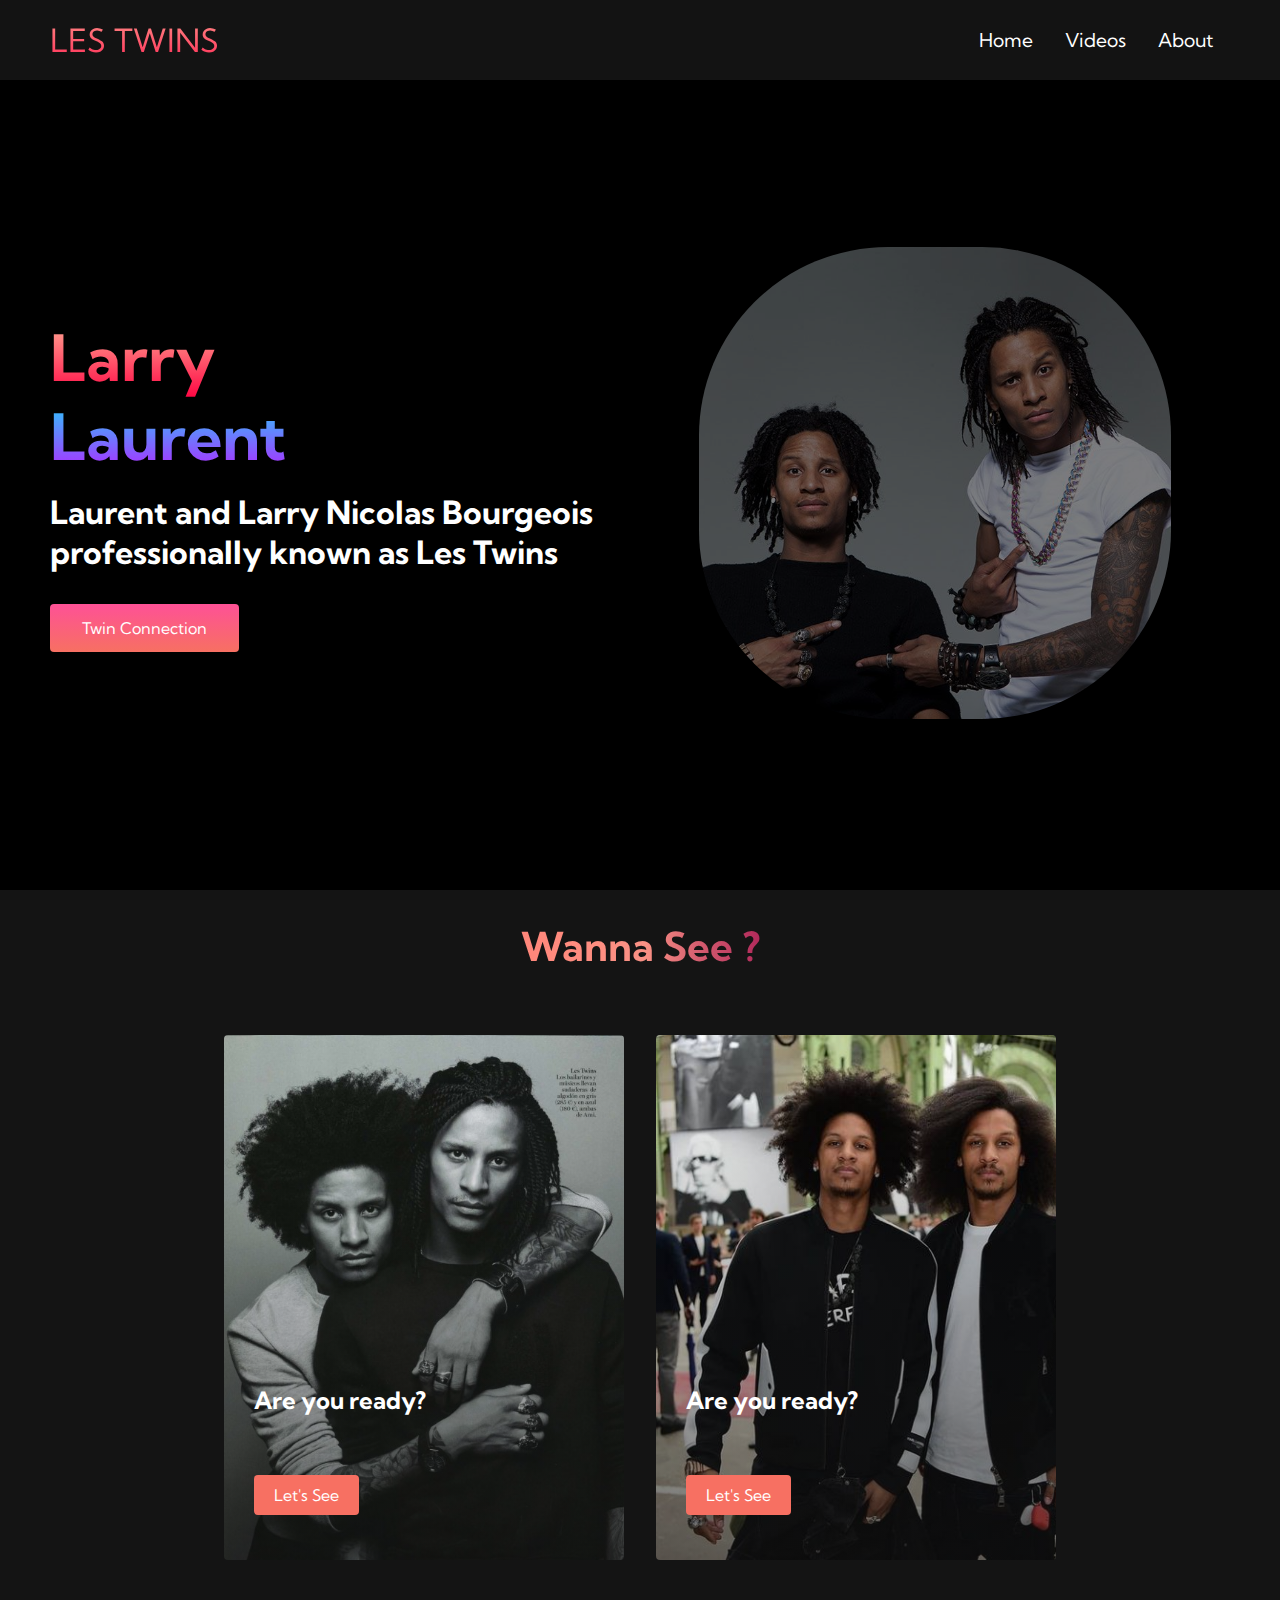
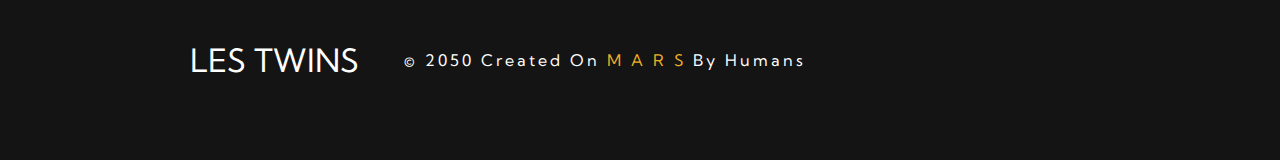
==== index.html @ c2c6da4b "initial commit" ====
<!DOCTYPE html>
<html lang="en">
<head>
    <meta charset="UTF-8">
    <meta http-equiv="X-UA-Compatible" content="IE=edge">
    <meta name="viewport" content="width=device-width, initial-scale=1.0">
    <title>WebSite</title>
    <link rel="stylesheet" href="styles.css">
    <link rel="stylesheet" href="https://use.fontawesome.com/releases/v5.15.4/css/all.css" integrity="sha384-DyZ88mC6Up2uqS4h/KRgHuoeGwBcD4Ng9SiP4dIRy0EXTlnuz47vAwmeGwVChigm" crossorigin="anonymous">
    <link href="https://fonts.googleapis.com/css2?family=Kumbh+Sans:wght@400;700&family=Outfit&display=swap" rel="stylesheet">


</head>
<body>
 <nav class="navbar">
     <div class="navbar__container">
         <a href="/" id="navbar__logo"> 
              LES TWINS
            </a>
         <div class="navbar__toggle" id="mobile-menu">
             <span class="bar"></span>
             <span class="bar"></span>
             <span class="bar"></span>
         </div>
         <ul class="navbar__menu">
             <li class="navbar__item">
                 <a href="/" class="navbar__links"> Home </a> 
             </li>
             <li class="navbar__item">
                <a href="/video.html" class="navbar__links"> Videos </a>
            </li>
            <li class="navbar__item">
                <a href="/about.html" class="navbar__links"> About </a>
            </li>
         </ul>
     </div>
 </nav>

 <div class="main">
     <div class="main__container">
         <div class="main__content">
             <h1>Larry</h1>
             <h2>Laurent</h2>
             <P>Laurent and Larry Nicolas Bourgeois professionally known as Les Twins</P>
             <button class="main__btn"><a href="/video.html">Twin Connection</a></button>
         </div>
         <div class="main__img--container">
             <img src="images/TWINS.jpg" alt="" id="main__img">
         </div>
     </div>
 </div>

 <div class="services">
     <h1>Wanna See ?</h1>
     <div class="services__container">
         <div class="services__card">
            <h2>Are you ready?</h2>
            <a href="video.html">  <button>Let's See</button></a> 
         </div>
         <div class="services__card">
            <h2>Are you ready?</h2>
            <a href="video.html">  <button>Let's See</button></a> 
        </div>
     </div>
 </div>

 <div class="footer__container">
     <div class="social__media">
         <div class="social__media--wrap">
             <div class="footer__logo">
                 <a href="/" id="footer__logo"> LES TWINS</a>
             </div>
             <p class="website__rights">© 2050 Created On <span class="footer_span">M A R S</span>  By Humans</p>
             <div class="social__icons">
                 <a href="/" class="social__icon--link" target="_blank">
                     <i class="fab fa-facebook"></i>
                 </a>
                 <a href="/" class="social__icon--link" target="_blank">
                    <i class="fab fa-instagram"></i>
                </a>
                <a href="/" class="social__icon--link" target="_blank">
                    <i class="fab fa-twitter"></i>
                </a>
                <a href="/" class="social__icon--link" target="_blank">
                    <i class="fab fa-linkedin"></i>
                </a>
                <a href="/" class="social__icon--link" target="_blank">
                    <i class="fab fa-youtube"></i>
                </a>
             </div>
         </div>
     </div>
 </div>
 <script src="app.js"></script>
</body>
</html>
---- styles.css ----
*{
    box-sizing: border-box;
    margin: 0;
    padding: 0;
    font-family: 'Kumbh Sans', sans-serif;
}
body {
    animation: fadeIn ease-in 0.9s;
  }
  @keyframes fadeIn {
    from {
      opacity: 0;
    }
    to {
      opacity: 1;
    }
  }
.navbar{
    background: #131313;
    height: 80px;
    display: flex;
    justify-content: center;
    align-items: center;
    font-size: 1.2rem;
    position: sticky;
    top: 0;
    z-index: 999;
}
.navbar__container{
    display: flex;
    justify-content: space-between;
    height: 80px;
    z-index: 1;
    width: 100%;
    max-width: 1300px;
    margin: 0 auto;
    padding: 0 50px;
}
#navbar__logo{
    background-color: #ff8177;
    background-image: linear-gradient(to top, #ff0844 0%, #ffb199 100%);
    background-size: 100%;
    -webkit-background-clip: text;
    -moz-background-clip: text;
    -webkit-text-fill-color: transparent;
    -moz-text-fill-color: transparent;
    display: flex;
    align-items: center;
    cursor: pointer;
    text-decoration: none;
    font-size: 2rem;
}


.navbar__menu{
    display: flex;
    align-items: center;
    list-style: none;
    text-align: center;
}
.navbar__item{
    height: 80px;
}
.navbar__links{
    color: #fff;
    display: flex;
    align-items: center;
    justify-content: center;
    text-decoration: none;
    padding: 0 1rem;
    height: 100%;
}

.button {
    display: flex;
    justify-content: center;
    align-items: center;
    text-decoration: none;
    padding: 10px 20px;
    height: 100%;
    width: 100%;
    border: none;
    outline: none;
    border-radius: 4px;
    background: #f77062;
    color: #fff;
}
.button:hover{
    background:#4837ff;
    transition: all 0.3s ease;
}
.navbar__links:hover{
    transform: rotate(360deg);
    color: #f77062;
    transition: all 0.4s ease;
    text-shadow: 0px  5px 15px #f77062;
}
@media screen and (max-width:960px) {
    .navbar__container{
        display: flex;
        justify-content: space-between;
        height: 80px;
        z-index: 1;
        width: 100%;
        max-width: 1300px;
        padding: 0;
    }
    .navbar__menu{
        display: grid;
        grid-template-columns: auto;
        margin: 0;
        width: 100%;
        position: absolute;
        top: -1000px;
        opacity:0;
        transition: all 0.5s ease;
        height: 50vh;
        z-index: -1;
        background:#131313;
    }
    .navbar__menu.active{
        background:#131313;
        top: 100%;
        opacity: 1;
        transition: all 0.5s ease;
        z-index: 99;
        height: 50vh;
        font-size: 1.6rem;
    }

#navbar__logo{
    padding-left: 25px;
}
.navbar__toggle .bar{
    width: 25px;
    height: 3px;
    margin: 5px auto;
    transition: all 0.3s ease-in-out;
    background: #fff;
}
.navbar__item{
    width: 100%;
}
.navbar__links{
    text-align: center;
    padding:2rem;
    width: 100%;
    display: table;
}
.navbar__links:hover{
    transform: rotate(0);
    transform: scale(1.5);
    text-shadow: 0px  5px 15px #f77062;
}
#mobile-menu{
    position: absolute;
    top: 20%;
    right:5%;
    transform: translate(5%,29%);
}
.navbar__btn{
    padding-bottom:2rem;
}
.button{
    display:flex;
    justify-content: center;
    align-items: center;
    width: 80%;
    height: 80px;
    margin: 0;
}
.navbar__toggle .bar{
    display: block;
    cursor: pointer;
}
#mobile-menu.is-active .bar:nth-child(2) {
    opacity: 0;
}
#mobile-menu.is-active .bar:nth-child(1) {
    transform: translateY(8px) rotate(45deg);
}
#mobile-menu.is-active .bar:nth-child(3) {
    transform: translateY(-8px) rotate(-45deg);
}
}



.main {
    background-color: black;
}
.main__container {
    display: grid;
    grid-template-columns:  1fr 1fr;
    align-items: center;
    justify-self:  center;
    margin:  0 auto;
    height: 90vh;
    z-index: 1;
    width: 100%;
    max-width: 1300px;
    padding: 0 50px;
}
.main__content h1{
    font-size:  4rem;
    background-color: #ff8177;
    background-image: linear-gradient(to top, #ff0844 0%, #ffb199 100%);
    background-size: 100%;
    -webkit-background-clip: text;
    -moz-background-clip: text;
    -webkit-text-fill-color:transparent;
    -moz-text-fill-color:transparent;
}
.main__content h2 {
    font-size:  4rem;
    background-color: #ff8177;
    background-image: linear-gradient(to top, #b721ff 0%, #21d4fd 100%);
    background-size: 100%;
    -webkit-background-clip: text;
    -moz-background-clip: text;
    -webkit-text-fill-color:transparent;
    -moz-text-fill-color:transparent;
}
.main__content p {
    margin-top: 1rem;
    font-size: 2rem;
    font-weight: 700;
    color: #fff;
}
.main__btn{
    font-size: 1rem;
    background-image: linear-gradient(to top, #f77062 0%, #fe5196 100%);
    padding: 14px 32px;
    border: none;
    border-radius: 4px;
    color: #fff;
    margin-top: 2rem;
    cursor:pointer;
    position: relative;
    transition: all 0.35s;
    outline: none;
}
.main__btn a{
    position:relative;
    z-index: 2;
    color: #fff;
    text-decoration: none;
}
.main__btn::after{
    position: absolute;
    content: "";
    top: 0;
    left: 0;
    width: 0;
    height: 100%;
    background: #4837ff;
    transition: all 0.35s;
    border-radius: 4px;
}
.main__btn:hover{
    color: #fff;
}
.main__btn:hover:after{
    width: 100%;
}
.main__img--container{
    text-align: center;
}
#main__img{
    height: 80%;
    width: 80%;
    border-radius: 40%;
    opacity: 0.5;
}
#main__img:hover{
    transition: 0.3s;
    opacity: 1;     
}

@media screen and (max-width:768px) {
    .main__container{
        display: grid;
        grid-template-columns: auto;
        align-items: center;
        justify-self: center;
        margin: 0 auto;
        height: 90vh;
    }

    .main__content{
        text-align: center;
        margin-bottom: 4rem;
    }
    .main__content h1{
        font-size: 2.5rem;
        margin-top: 2rem;
    }
    .main__content h2{
        font-size: 3rem;
    }
    .main__content p{
    margin-top: 1rem;
    font-size: 1.5rem;
}
}

@media screen and (max-width: 480px) {
    .main__content h1{
        font-size: 2rem;
        margin-top: 3rem;
    }
    .main__content h2{
        font-size: 2rem;
    }
    .main__content p{
    margin-top: 2rem;
    font-size: 1.5rem;
}
.main__btn{
    padding:12px 36px;
    margin: 2.5rem 0;
}
}



.services{
    background: #141414;
    display: flex;
    flex-direction: column;
    align-items: center;
    height: 70vh;
}
.services h1{
    margin-top: 2rem;
    margin-bottom: 3rem;
    background-color: #ff8177;
    background-image: linear-gradient(
        to right,
         #ff8177 0%,
          #ff867a 0%,
          #ff8c7f 21%,
          #f99185 52%,
          #cf556c 78%,
          #b12a5b 100%
          );

          background-size: 100%;
          
          font-size: 2.5rem;
          -webkit-background-clip: text;
          -moz-background-clip: text;
          -webkit-text-fill-color:transparent;
          -moz-text-fill-color:transparent;
        
}

.services__container{
    display: flex;
    justify-content: center;
    flex-wrap: wrap;
}
.services__card{
    margin: 1rem;
    height: 525px;
    width: 400px;
    border-radius: 4px;
    background-image: linear-gradient(to bottom, rgba(0,0,0,0) 0%, rgba(17,17,17,0.6) 100%), url(/images/twins01.jpg);
    background-size: cover;
    position: relative;
    color: #fff;
}
.services__card:nth-child(2){
    background-image: linear-gradient(to bottom, rgba(0,0,0,0) 0%, rgba(17,17,17,0.6) 100%), url(/images/ttwins.jpg);
}
.services h2{
    position: absolute;
    top: 350px;
    left: 30px;
}
.services__card p{
    position: absolute;
    top:400px;
    left: 30px;
}
.services__card button{
 color: #fff;
 padding: 10px 20px;
 border: none;
 outline: none;
 border-radius: 4px;
 background: #f77062;
 position: absolute;
 top: 440px;
 left: 30px;
 font-size: 1rem;
 cursor: pointer;
}
.services__card:hover{
    transform:scale(1.075);
    transition: 0.2s ease-in;
    cursor: pointer;
}

@media screen and (max-width:960px) {
    .services{
        height: 1600px;
    }
    .services h1{
        font-size: 2rem;
        margin-top: 12rem;
    }
    
}

@media screen and (max-width:480px) {
    .services{
        height: 1400px;
    }
    .services h1{
        font-size: 1.2rem;
    }
    .services__card{
        width: 300px;
    }
}



.footer__container{
    background: #141414;
    padding: 5rem 0;
    display: flex;
    flex-direction: column;
    justify-content: center;
    align-items: center;
}
#footer__logo{
    color: #fff;
    display: flex;
    align-items: center;
    cursor: pointer;
    text-decoration: none;
    font-size: 2rem;
}

.social__icon--link{
    color: #fff;
    font-size: 24px;
}

.social__icon--link i:hover {
   transition: 0.5s;
   transform: rotate(360deg);
}
.social__icon--link:nth-child(1) :hover{
    color: #1871E7;
}
.social__icon--link:nth-child(2) :hover{
    color: #AB328D;
}
.social__icon--link:nth-child(3) :hover{
    color: #1C99E6;
}
.social__icon--link:nth-child(4) :hover{
    color: #005C8B;
}
.social__icon--link:nth-child(5) :hover{
    color: #DA1F16;
}

.social__media{
    max-width: 1000px;
    width: 100%;
}

.social__media--wrap{
    display: flex;
    justify-content: space-between;
    align-items: center;
    width: 90%;
    max-width: 1000px;
    margin: 40px auto 0 auto;
}
.social__icons{
    display: flex;
    justify-content: space-between;
    align-items: center;
    width: 240px;

}
.social__logo{
    color: #fff;
    justify-self: flex-start;
    margin-left: 20px;
    cursor: pointer;
    text-decoration: none;
    font-size: 2rem;
    display: flex;
    align-items: center;
    margin-bottom: 16px;
}


.website__rights{
    color: #fff;
    letter-spacing: 3px;
  
}
.footer_span {
    color:#EFB025 ;
}
@media screen and (max-width:820px) {
    .footer__links{
        padding-top: 2rem;
    }
    #footer__logo{
        margin-bottom: 2rem;
    }
    .website__rights{
        margin-bottom: 2rem;
        letter-spacing: 0px;
    }
    .footer__link--wrapper{
        flex-direction:column ;
    }
    .social__media--wrap{
        flex-direction:column;
    }
}

@media screen and(max-width:480px) {
    .footer__link--items{
        margin: 0;
        padding: 100px;
        width: 100%;
    }
}
.video_page{
    background-image: linear-gradient(to top, #b721ff 0%, #26889e 100%);
}


.video_container{
    width: 80%;
    margin: 80px auto;
}
.video_container h1{
    padding: 20px 0 60px 0;
    color: rgb(255, 255, 255);
    font-size: 44px;
    text-align: center;
}


.row_video{
    display: flex;
    align-items: center;
    flex-wrap: wrap;
}
.col {
    flex-basis: 50%;
    min-width: 250px;
}
.feature-img{
    width: 83%;
    margin: auto;
    position: relative;
    border-radius: 6px;
    overflow: hidden;
}

.play-btn{
    width: 60px;
    position: absolute;
    left: 50%;
    top: 50%;
    transform: translate(-50%,-50%);
    cursor: pointer;
}

.video-player{
    width: 80%;
    position: absolute;
    left: 50%;
    top: 50%;
    transform: translate(-50%,-50%);
    display: none;
}
video:focus{
    outline: none;
}

.close-btn{
    position: absolute;
    top: 35px;
    right: 10px;
    width: 30px;
    cursor: pointer;
}
.feature-img:hover img {
	opacity: 1;
	-webkit-animation: flash 1.5s;
	animation: flash 1.5s;
}
@-webkit-keyframes flash {
	0% {
		opacity: .4;
	}
	100% {
		opacity: 1;
	}
}
@keyframes flash {
	0% {
		opacity: .4;
	}
	100% {
		opacity: 1;
	}
}
.row{
 
    display: flex;
    
}
@media screen and (max-width:780px) {
    .row{
        flex-direction: column;
        
    }
    .row_video{
        flex-direction: column;
    }
}

h3{
    color: rgb(51, 20, 51);
    font-size: 20px;
    padding: 18px;
}
h3:hover{
   
    color: white;
    background-image: linear-gradient(to top, #b721ff 0%, #26889e 100%);
    transition: 00.3s ease-in-out;
}
h3:nth-child(2):hover {
    
    color: white;
    background-image: linear-gradient(to top, #ff0844 0%, #f3987c 100%);
    transition: 00.3s ease-in-out;
  }
  h3:nth-child(4):hover {
   
    color: white;
    background-image: linear-gradient(to top, #ff0844 0%, #f3987c 100%);
    transition: 00.3s ease-in-out;
  
  }
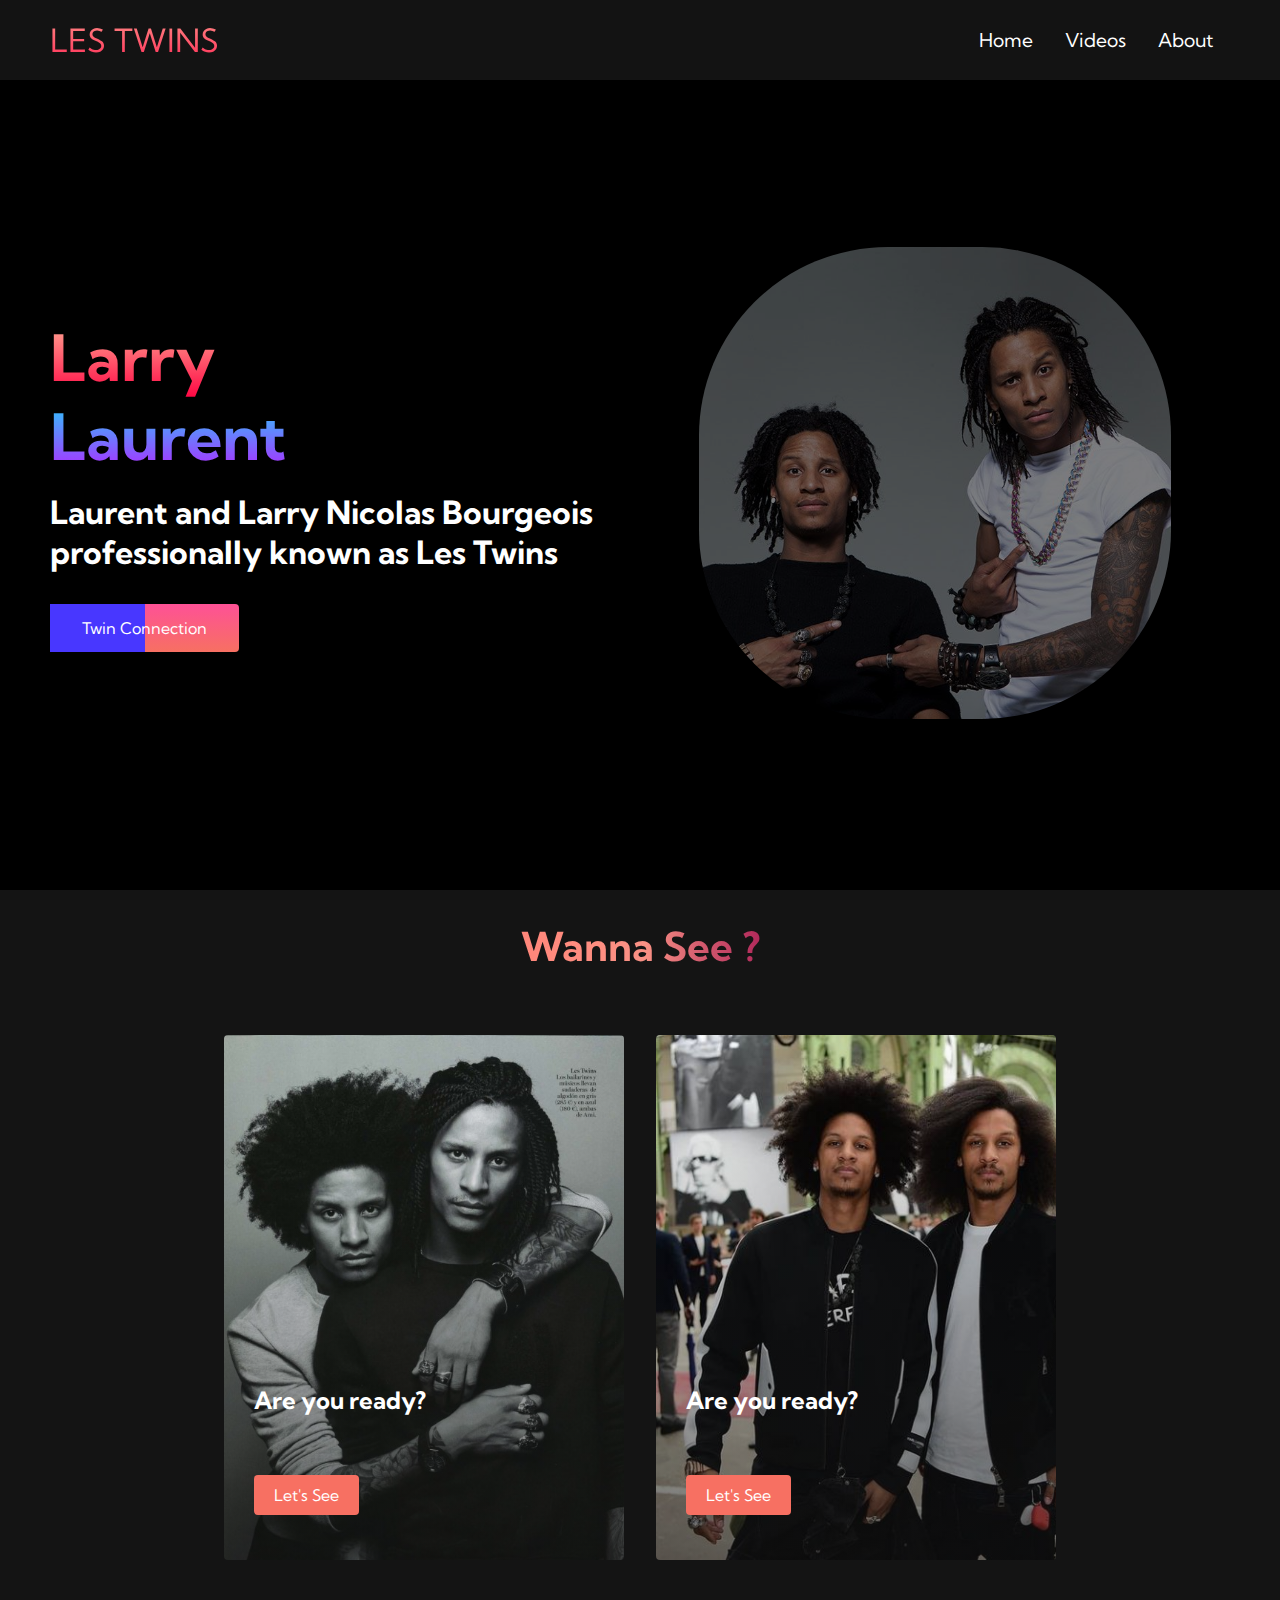
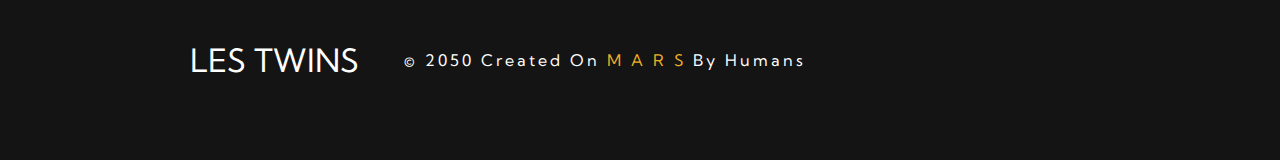
==== commit 846af933: "done" ====
--- a/index.html
+++ b/index.html
@@ -6,7 +6,7 @@
     <meta name="viewport" content="width=device-width, initial-scale=1.0">
     <title>WebSite</title>
     <link rel="stylesheet" href="styles.css">
-    <link rel="stylesheet" href="https://use.fontawesome.com/releases/v5.15.4/css/all.css" integrity="sha384-DyZ88mC6Up2uqS4h/KRgHuoeGwBcD4Ng9SiP4dIRy0EXTlnuz47vAwmeGwVChigm" crossorigin="anonymous">
+    <link rel="stylesheet" href="https://cdnjs.cloudflare.com/ajax/libs/font-awesome/6.0.0-beta3/css/all.min.css" integrity="sha512-Fo3rlrZj/k7ujTnHg4CGR2D7kSs0v4LLanw2qksYuRlEzO+tcaEPQogQ0KaoGN26/zrn20ImR1DfuLWnOo7aBA==" crossorigin="anonymous" referrerpolicy="no-referrer" />
     <link href="https://fonts.googleapis.com/css2?family=Kumbh+Sans:wght@400;700&family=Outfit&display=swap" rel="stylesheet">
 
 
@@ -14,7 +14,7 @@
 <body>
  <nav class="navbar">
      <div class="navbar__container">
-         <a href="/" id="navbar__logo"> 
+         <a href="./index.html" id="navbar__logo"> 
               LES TWINS
             </a>
          <div class="navbar__toggle" id="mobile-menu">
@@ -24,13 +24,14 @@
          </div>
          <ul class="navbar__menu">
              <li class="navbar__item">
-                 <a href="/" class="navbar__links"> Home </a> 
+                 <a href="./index.html" class="navbar__links"> Home </a> 
              </li>
              <li class="navbar__item">
-                <a href="/video.html" class="navbar__links"> Videos </a>
+                <a href="./video.html" class="navbar__links"> Videos </a>
             </li>
             <li class="navbar__item">
-                <a href="/about.html" class="navbar__links"> About </a>
+                <a href="./about.html" class="navbar__links"> About </a>
+   
             </li>
          </ul>
      </div>
--- a/styles.css
+++ b/styles.css
@@ -251,11 +251,11 @@
     content: "";
     top: 0;
     left: 0;
-    width: 0;
+    width: 50%;
     height: 100%;
     background: #4837ff;
     transition: all 0.35s;
-    border-radius: 4px;
+    
 }
 .main__btn:hover{
     color: #fff;
